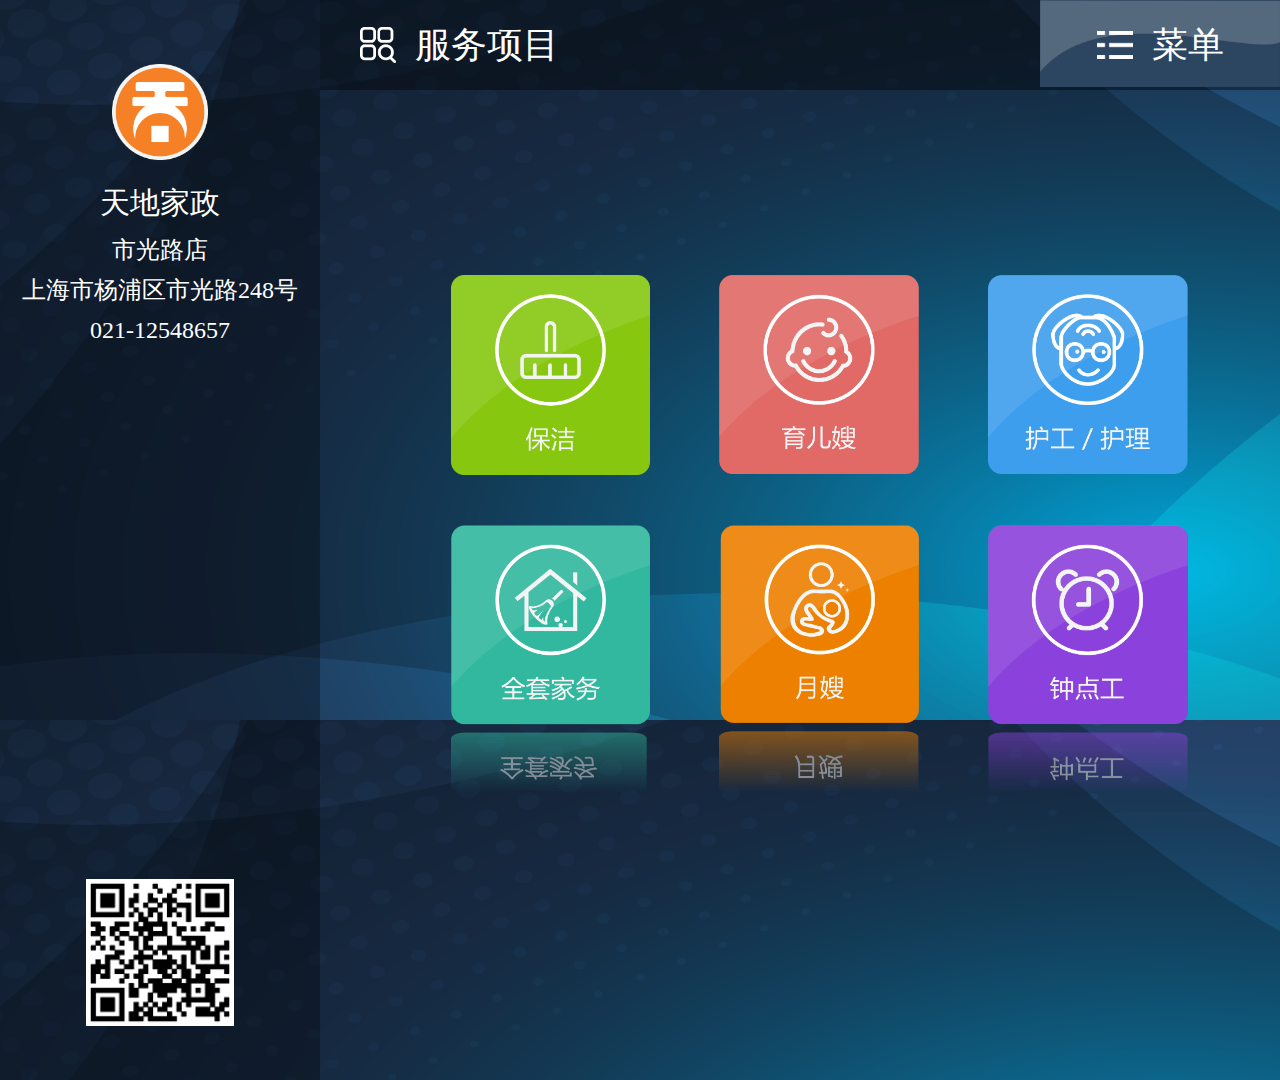
==== TV/index.html @ dbac6c13 "ss" ====
<!DOCTYPE html>
<html>
<head>
<meta charset="UTF-8">
<title></title>
<link rel="stylesheet" href="css/base.css" />
<script type="text/javascript" src="js/jquery.min.js" ></script>
<script type="text/javascript" src="js/common.js" ></script>
</head>
<body>
<div class="container">
	<div class="left">
		<img src="images/5-37.png" class="logo" />
		<h1>天地家政</h1>
		<p>市光路店<br />上海市杨浦区市光路248号<br />021-12548657 </p>
		<img src="images/code.png" class="code" />
	</div>
	<div class="right">
		<ul class="list">
			<li class="current"><a href="###"><span>紧急业务</span></a></li>
			<li><a href="###"><span>服务项目</span></a></li>
			<li><a href="###"><span>礼仪视频</span></a></li>
		</ul>
		<div class="header">
			<div class="item"><span>服务项目</span></div>
			<div class="menu"><span>菜单</span></div>
		</div>
		<div class="category">
			<div class="top clearfix">
			<div class="icons">
				<div></div>
			<a href="###"><img src="images/15-28.png" /></a>	
			</div>
			<div class="icons">
				<div></div>
			<a href="###"><img src="images/15-26.png" /></a>
			</div>
			<div class="icons">
				<div></div>
			<a href="###"><img src="images/15-27.png" /></a>
			</div>
			</div>
			<div class="top bottom clearfix">
			<div class="icons">
				<div></div>
			<a href="###"><img src="images/15-31.png" /></a>
			</div>
			<div class="icons">
				<div></div>
			<a href="###"><img src="images/15-30.png" /></a>
			</div>
			<div class="icons">
				<div></div>
			<a href="###"><img src="images/15-29.png" /></a>
			</div>
			</div>
		</div>
	</div>
</div>
</body>
</html>
---- TV/css/base.css ----
* { padding: 0; margin: 0; }
body {font: 14px/1.5 ; color: #fff; width: 100%;background: url(../images/5-21.png);background-size:100% ;
overflow-x: hidden;
/*width: 1920px;height: 1080px;
*/
}
ol, ul { list-style: none; }
b, i, cite { font-weight: normal; font-style: normal; }
img, iframe, embed { border: none; vertical-align: top; }
table { border-collapse: collapse; border-spacing: 0; }
input, textarea { font: 14px/1.5 microsoft yahei; outline: none; }
a { text-decoration: none; color: #fff; }
img { max-width: 100%; height: auto; }
.clearfix { zoom: 1; }
.clearfix:after { display: block; overflow: hidden; clear: both; height: 0; visibility: hidden; content: '.'; }
.left{width: 25%;float: left;background: rgba(0,0,0,.3);position: relative;
height: 1080px;text-align: center;}
.left .logo{width: 30%;margin-top: 20%;}
.left h1{font-weight: normal;margin-top: 5%; font-size: 30px;line-height: 54px;}
.left p{line-height: 40px;font-size:24px;}
.left .code{width: 46%;position: absolute;bottom: 5%;left: 27%;}
.right{width: 75%;float: left;position: relative;}
.right .header{height: 90px;background: rgba(0,0,0,.4);width: 100%;}
.right .header span{font-size: 36px;line-height: 90px;}
.right .header a{display: block;color: #fff;}
.right .item{float: left;margin-left: 40px;}
.right .item span{background: url(../images/5-28.png)no-repeat center left;background-size: 36px auto;padding-left: 55px;}
.right .video span{background: url(../images/video.png)no-repeat center left;background-size: 36px auto;padding-left: 55px;}
.right .menu{float: right;width: 25%;background: url(../images/5-20.png) no-repeat;background-size: 100%;text-align: center;cursor: pointer;height: 90px;}
.right .menu span{background: url(../images/menu.png)no-repeat center left;background-size: 36px auto;padding-left: 55px;}
.right .back{float: right;margin-right: 40px;}
.right .back span{background: url(../images/back2.png)no-repeat center left;background-size: 36px auto;padding-left: 55px;}
.right .video-icon span{background: url(../images/video.png)no-repeat center left;background-size: 36px auto;padding-left: 55px;}
.right .back:hover span{background: url(../images/back.png)no-repeat center left;background-size: 36px auto;padding-left: 55px;}
.right .top{margin-top: 160px;}
.right .top>div:first-child{margin-left: 11%;}
.right .icons{width: 26%;float: left;position: relative;-background: pink;margin-left: 2%;cursor: pointer;}
.right .icons div{border:5px solid #fff;border-radius: 10px;position: absolute;width: 100%;box-sizing: border-box;z-index: 2;display: none;}
.right .icons img{width: 80%;margin: 10%;position: relative;z-index: 2;}
.right .bottom .icons img{width: 80%;margin: 10% 10% 0 10%;}
.right .icons:hover img{width: 90%;margin: 5%;}
.right .bottom .icons:hover img{width: 90%;margin: 5% 5% 0 5%;}
.right .icons:hover div{display: block;}
.right .bottom{margin-top: 0px;}
.videos{margin-top:160px;}
.videos2{margin-top:35px;}
.videos>div:first-child{margin-left: 10%;}
.videos .vs{width: 17%;height: 200px;-background: pink;text-align: center;float: left;margin-left: 4%;cursor:pointer;}
.videos .vs p{margin-top: 10px;font-size:30px;}
.videos .vs>div{border: 5px solid transparent;}
.videos .vs:hover div{border: 5px solid #fff;border-radius: 10px;box-sizing: border-box;}
.videos video{border:3px solid #e0a242 ;border-radius: 10px;box-sizing: border-box;width: 90%;margin: 5%;}
.btns{text-align: center;margin-top:180px;}
.btns a{padding: 15px 55px;font-size: 24px;border-radius: 10px;margin: 0 3%;}
.btns>a:last-child{background: rgba(0,0,0,.5);}
.urgent .header{height: 90px;border-bottom: 5px solid #E0A242;width: 100%;background: rgba(0,0,0,0.5);}
.urgent .header .title{float: left;margin-left: 40px;-line-height: 90px;padding-top: 27px;}
.urgent .header .menu{float: right;width: 25%;background: url(../images/5-20.png) no-repeat;background-size: 100%;text-align: center;cursor: pointer;height: 63px;padding-top: 27px;}
.urgent .header .menu span{background: url(../images/menu.png)no-repeat center left;background-size: 36px auto;padding-left: 55px;font-size: 36px;}
.urgent .title span{background: url(../images/list.png) no-repeat center left;font-size: 36px;background-size: auto 36px ;padding-left: 55px;}
.urgent .header .btn{float: right;}
.urgent .btn img{width: 70px;height: 40px;margin-right: 80px;margin-top: 25px;cursor: pointer;}
.txt .box{display: none;}
.txt .current{display: block;}
.txt .items{width: 100%;font-size:24px;height:183px;background:rgba(0,0,0,0.3);-border-bottom: 2px solid red;display: block;box-sizing: border-box;}
.txt .items:hover{border:2px solid #fb0c60;box-sizing: border-box;height: 179px;}
.txt .items:nth-of-type(even){background:rgba(0,0,0,0.5);}
.txt .items .i1,.txt .items .i3{width: 20%;float: left;}
.txt .items .i2{width: 60%;float: left;}
.txt .items .i1{color:#bebebe;}
.txt .items .i1 p{line-height:40px;margin-top:20px;margin-left:40px;}
.txt .items .i1 p:first-child{margin-top: 45px;}
.txt .items .i2 p{line-height:55px;margin-top:40px;}
.txt .items .i3 p{line-height:40px;margin-top:20px;margin-left:60px;}
.txt .items .i3 p:first-child{margin-top: 45px;}
.list{position: absolute;width: 25%;background: #1c2a3d;top: 90px;right: -25%;text-align: center;z-index: 9;height: 990px;}
.list li{height: 120px;}
.list li.current{background: #2274c6;}
.list li a{color: #fff;font-size: 30px;line-height: 120px;display: block;}
.list li span{background: url(../images/5-28.png) no-repeat center left;background-size:30px auto ;padding-left: 40px;}
.list li:nth-of-type(1) span{background: url(../images/list.png) no-repeat center left;background-size:auto 24px ;}
.list li:nth-of-type(2) span{background: url(../images/5-28.png) no-repeat center left;background-size:auto 24px ;}
.list li:nth-of-type(3) span{background: url(../images/video.png) no-repeat center left;background-size:auto 24px ;}
.content img{width: 100%;}
.qimo8{ overflow:hidden; width:100%;background: url(../images/5-20.png) repeat-y;background-size:100%;height:70px;  font-size:24px;}
.qimo8 .qimo {width:8000%; height:70px;}
.qimo8 .qimo div{ float:left;}
.qimo8 .qimo ul{float:left; height:70px; overflow:hidden; zoom:1; }
.qimo8 .qimo ul li{float:left; line-height:70px; list-style:none;}
.qimo8 li a{margin-right:10px;color:#efe133;}

































body div.videobox{-width: 400px;-height: 320px;-margin: 100px auto;
-background-color:#000;}
body div.videobox video.video{width: 100%;height: 100%;}
:-webkit-full-screen {}
:-moz-full-screen {}
:-ms-fullscreen {}
:-o-fullscreen {}
:full-screen {}
:fullscreen {}
:-webkit-full-screen video {width: 100%;height: 100%;}
:-moz-full-screen video{width: 100%;height: 100%;}
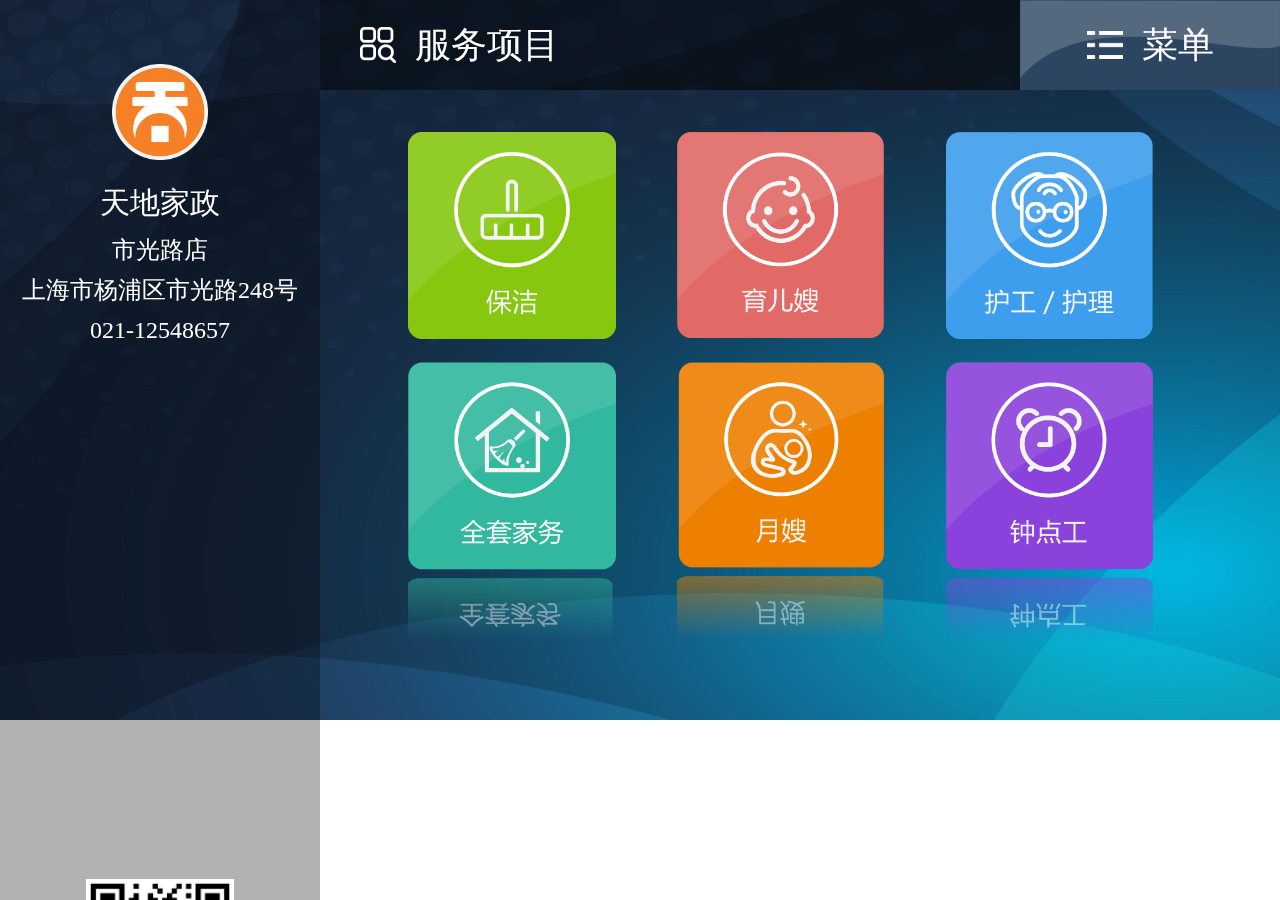
==== commit 0726ea5e: "video/js" ====
--- a/TV/index.html
+++ b/TV/index.html
@@ -17,9 +17,10 @@
 	</div>
 	<div class="right">
 		<ul class="list">
-			<li class="current"><a href="###"><span>紧急业务</span></a></li>
-			<li><a href="###"><span>服务项目</span></a></li>
-			<li><a href="###"><span>礼仪视频</span></a></li>
+			<li><a href="list.html"><span>紧急业务</span></a></li>
+			<li><a href="index.html"><span>服务项目</span></a></li>
+			<li><a href="video.html"><span>礼仪视频</span></a></li>
+			<li><button class="close">关闭菜单按钮</button></li>
 		</ul>
 		<div class="header">
 			<div class="item"><span>服务项目</span></div>
@@ -29,33 +30,37 @@
 			<div class="top clearfix">
 			<div class="icons">
 				<div></div>
-			<a href="###"><img src="images/15-28.png" /></a>	
+			<a href="content.html"><img src="images/15-28.png" /></a>	
 			</div>
 			<div class="icons">
 				<div></div>
-			<a href="###"><img src="images/15-26.png" /></a>
+			<a href="content.html"><img src="images/15-26.png" /></a>
 			</div>
 			<div class="icons">
 				<div></div>
-			<a href="###"><img src="images/15-27.png" /></a>
+			<a href="content.html"><img src="images/15-27.png" /></a>
 			</div>
 			</div>
 			<div class="top bottom clearfix">
 			<div class="icons">
 				<div></div>
-			<a href="###"><img src="images/15-31.png" /></a>
+			<a href="content.html"><img src="images/15-31.png" /></a>
 			</div>
 			<div class="icons">
 				<div></div>
-			<a href="###"><img src="images/15-30.png" /></a>
+			<a href="content.html"><img src="images/15-30.png" /></a>
 			</div>
 			<div class="icons">
 				<div></div>
-			<a href="###"><img src="images/15-29.png" /></a>
+			<a href="content.html"><img src="images/15-29.png" /></a>
 			</div>
 			</div>
 		</div>
 	</div>
+	<div class="scroll_bar">
+		<img src="images/up.png" class="up"/><br />
+		<img src="images/down.png" class="down"/>
+	</div>
 </div>
 </body>
 </html>
--- a/TV/css/base.css
+++ b/TV/css/base.css
@@ -1,6 +1,6 @@
 * { padding: 0; margin: 0; }
-body {font: 14px/1.5 ; color: #fff; width: 100%;background: url(../images/5-21.png);background-size:100% ;
-overflow-x: hidden;
+body {font: 14px/1.5 ; color: #fff; width: 100%;background: url(../images/5-21.jpg) no-repeat;background-size:100% ;
+/*overflow-x: hidden;*/background-attachment: fixed;
 /*width: 1920px;height: 1080px;
 */
 }
@@ -14,56 +14,71 @@
 .clearfix { zoom: 1; }
 .clearfix:after { display: block; overflow: hidden; clear: both; height: 0; visibility: hidden; content: '.'; }
 .left{width: 25%;float: left;background: rgba(0,0,0,.3);position: relative;
-height: 1080px;text-align: center;}
+height: 1080px;text-align: center;
+
+
+position: fixed;top: 0;left: 0;
+
+}
 .left .logo{width: 30%;margin-top: 20%;}
 .left h1{font-weight: normal;margin-top: 5%; font-size: 30px;line-height: 54px;}
 .left p{line-height: 40px;font-size:24px;}
 .left .code{width: 46%;position: absolute;bottom: 5%;left: 27%;}
-.right{width: 75%;float: left;position: relative;}
-.right .header{height: 90px;background: rgba(0,0,0,.4);width: 100%;}
+.right{width: 75%;float: left;position: relative;
+
+margin-left: 25%;
+
+}
+.right .header{height: 90px;background: url(../images/top2.jpg) no-repeat;width: 100%;
+
+position: fixed;top: 0;right: 0;width: 75%;
+
+}
 .right .header span{font-size: 36px;line-height: 90px;}
 .right .header a{display: block;color: #fff;}
 .right .item{float: left;margin-left: 40px;}
 .right .item span{background: url(../images/5-28.png)no-repeat center left;background-size: 36px auto;padding-left: 55px;}
 .right .video span{background: url(../images/video.png)no-repeat center left;background-size: 36px auto;padding-left: 55px;}
-.right .menu{float: right;width: 25%;background: url(../images/5-20.png) no-repeat;background-size: 100%;text-align: center;cursor: pointer;height: 90px;}
+.right .menu{float: right;width: 260px;background: url(../images/5-20.png) no-repeat;background-size: 100%;text-align: center;cursor: pointer;height: 90px;}
 .right .menu span{background: url(../images/menu.png)no-repeat center left;background-size: 36px auto;padding-left: 55px;}
 .right .back{float: right;margin-right: 40px;}
 .right .back span{background: url(../images/back2.png)no-repeat center left;background-size: 36px auto;padding-left: 55px;}
 .right .video-icon span{background: url(../images/video.png)no-repeat center left;background-size: 36px auto;padding-left: 55px;}
 .right .back:hover span{background: url(../images/back.png)no-repeat center left;background-size: 36px auto;padding-left: 55px;}
-.right .top{margin-top: 160px;}
-.right .top>div:first-child{margin-left: 11%;}
-.right .icons{width: 26%;float: left;position: relative;-background: pink;margin-left: 2%;cursor: pointer;}
-.right .icons div{border:5px solid #fff;border-radius: 10px;position: absolute;width: 100%;box-sizing: border-box;z-index: 2;display: none;}
-.right .icons img{width: 80%;margin: 10%;position: relative;z-index: 2;}
-.right .bottom .icons img{width: 80%;margin: 10% 10% 0 10%;}
-.right .icons:hover img{width: 90%;margin: 5%;}
-.right .bottom .icons:hover img{width: 90%;margin: 5% 5% 0 5%;}
+.right .top{margin-top: 120px;}
+.right .top>div:first-child{margin-left: 8%;}
+.right .icons{width: 24%;float: left;position: relative;-background: pink;margin-left: 4%;cursor: pointer;}
+.right .icons div{border:5px solid #fff;border-radius: 10px;position: absolute;width: 100%;box-sizing: border-box;z-index: 2;display: none;z-index: 3;}
+.right .icons img{width: 90%;margin: 5%;position: relative;z-index: 2;}
+.right .bottom .icons img{width: 90%;margin: 5% 5% 0 5%;}
 .right .icons:hover div{display: block;}
 .right .bottom{margin-top: 0px;}
 .videos{margin-top:160px;}
 .videos2{margin-top:35px;}
-.videos>div:first-child{margin-left: 10%;}
-.videos .vs{width: 17%;height: 200px;-background: pink;text-align: center;float: left;margin-left: 4%;cursor:pointer;}
-.videos .vs p{margin-top: 10px;font-size:30px;}
+.videos>div:first-child{margin-left: 5%;}
+.videos .vs{width: 40%;-height: 200px;-background: pink;text-align: center;float: left;margin-left: 4%;cursor:pointer;}
+.videos .vs p{margin-top: 20px;font-size:30px;}
 .videos .vs>div{border: 5px solid transparent;}
-.videos .vs:hover div{border: 5px solid #fff;border-radius: 10px;box-sizing: border-box;}
-.videos video{border:3px solid #e0a242 ;border-radius: 10px;box-sizing: border-box;width: 90%;margin: 5%;}
+.videos .vs .border{border:3px solid #e0a242 ;width: 90%;margin: 5%;border-radius: 10px;box-sizing: border-box;}
+.videos .vs:hover>div{border: 5px solid #fff;border-radius: 10px;box-sizing: border-box;}
+.videos video{width: 100%;border-radius: 10px;}
 .btns{text-align: center;margin-top:180px;}
 .btns a{padding: 15px 55px;font-size: 24px;border-radius: 10px;margin: 0 3%;}
 .btns>a:last-child{background: rgba(0,0,0,.5);}
-.urgent .header{height: 90px;border-bottom: 5px solid #E0A242;width: 100%;background: rgba(0,0,0,0.5);}
+.urgent .header{height: 90px;border-bottom: 5px solid #E0A242;width: 100%;background: url(../images/top.jpg) no-repeat;
+position: fixed;top: 0;left: 0;
+
+}
 .urgent .header .title{float: left;margin-left: 40px;-line-height: 90px;padding-top: 27px;}
-.urgent .header .menu{float: right;width: 25%;background: url(../images/5-20.png) no-repeat;background-size: 100%;text-align: center;cursor: pointer;height: 63px;padding-top: 27px;}
+.urgent .header .menu{float: right;width: 260px;background: url(../images/5-20.png) no-repeat;background-size: 100%;text-align: center;cursor: pointer;height: 63px;padding-top: 27px;max-width: 316px;}
 .urgent .header .menu span{background: url(../images/menu.png)no-repeat center left;background-size: 36px auto;padding-left: 55px;font-size: 36px;}
 .urgent .title span{background: url(../images/list.png) no-repeat center left;font-size: 36px;background-size: auto 36px ;padding-left: 55px;}
 .urgent .header .btn{float: right;}
 .urgent .btn img{width: 70px;height: 40px;margin-right: 80px;margin-top: 25px;cursor: pointer;}
+.txt{margin-top: 95px;}
 .txt .box{display: none;}
 .txt .current{display: block;}
-.txt .items{width: 100%;font-size:24px;height:183px;background:rgba(0,0,0,0.3);-border-bottom: 2px solid red;display: block;box-sizing: border-box;}
-.txt .items:hover{border:2px solid #fb0c60;box-sizing: border-box;height: 179px;}
+.txt .items{width: 100%;font-size:28px;height:183px;background:rgba(0,0,0,0.3);display: block;box-sizing: border-box;}
 .txt .items:nth-of-type(even){background:rgba(0,0,0,0.5);}
 .txt .items .i1,.txt .items .i3{width: 20%;float: left;}
 .txt .items .i2{width: 60%;float: left;}
@@ -73,22 +88,46 @@
 .txt .items .i2 p{line-height:55px;margin-top:40px;}
 .txt .items .i3 p{line-height:40px;margin-top:20px;margin-left:60px;}
 .txt .items .i3 p:first-child{margin-top: 45px;}
-.list{position: absolute;width: 25%;background: #1c2a3d;top: 90px;right: -25%;text-align: center;z-index: 9;height: 990px;}
+.list{position: absolute;width: 260px;background: #1c2a3d;top: 90px;right: -25%;text-align: center;z-index: 9;height: 990px;
+
+position: fixed;right: -260px;top: 90px;
+
+}
 .list li{height: 120px;}
-.list li.current{background: #2274c6;}
+.list li a.current{background: #2274c6;}
 .list li a{color: #fff;font-size: 30px;line-height: 120px;display: block;}
 .list li span{background: url(../images/5-28.png) no-repeat center left;background-size:30px auto ;padding-left: 40px;}
+.list li a:hover{background: #2274C6;}
 .list li:nth-of-type(1) span{background: url(../images/list.png) no-repeat center left;background-size:auto 24px ;}
 .list li:nth-of-type(2) span{background: url(../images/5-28.png) no-repeat center left;background-size:auto 24px ;}
 .list li:nth-of-type(3) span{background: url(../images/video.png) no-repeat center left;background-size:auto 24px ;}
+.list li .close{border:3px solid #fff;width: 80%;height: 60px;-line-height: 60px;margin-left: 10%;margin-top: 90px;border-radius: 10px;background: transparent;color: #fff;font-size: 30px;}
+.list li .close:hover{background: #2274C6;border:3px solid #2274C6;}
+.content{margin-top: 90px;}
 .content img{width: 100%;}
+
+
+.scroll_bar{position: fixed;right: 100px;top: 100px;display: none;}
+.scroll_bar img{width: 50px;margin: 30px;cursor: pointer;}
+
+
+
+
+
 .qimo8{ overflow:hidden; width:100%;background: url(../images/5-20.png) repeat-y;background-size:100%;height:70px;  font-size:24px;}
 .qimo8 .qimo {width:8000%; height:70px;}
 .qimo8 .qimo div{ float:left;}
 .qimo8 .qimo ul{float:left; height:70px; overflow:hidden; zoom:1; }
 .qimo8 .qimo ul li{float:left; line-height:70px; list-style:none;}
 .qimo8 li a{margin-right:10px;color:#efe133;}
-
+:-webkit-full-screen {}
+:-moz-full-screen {}
+:-ms-fullscreen {}
+:-o-fullscreen {}
+:full-screen {}
+:fullscreen {}
+:-webkit-full-screen video {width: 100%;height: 100%;}
+:-moz-full-screen video{width: 100%;height: 100%;}
 
 
 
